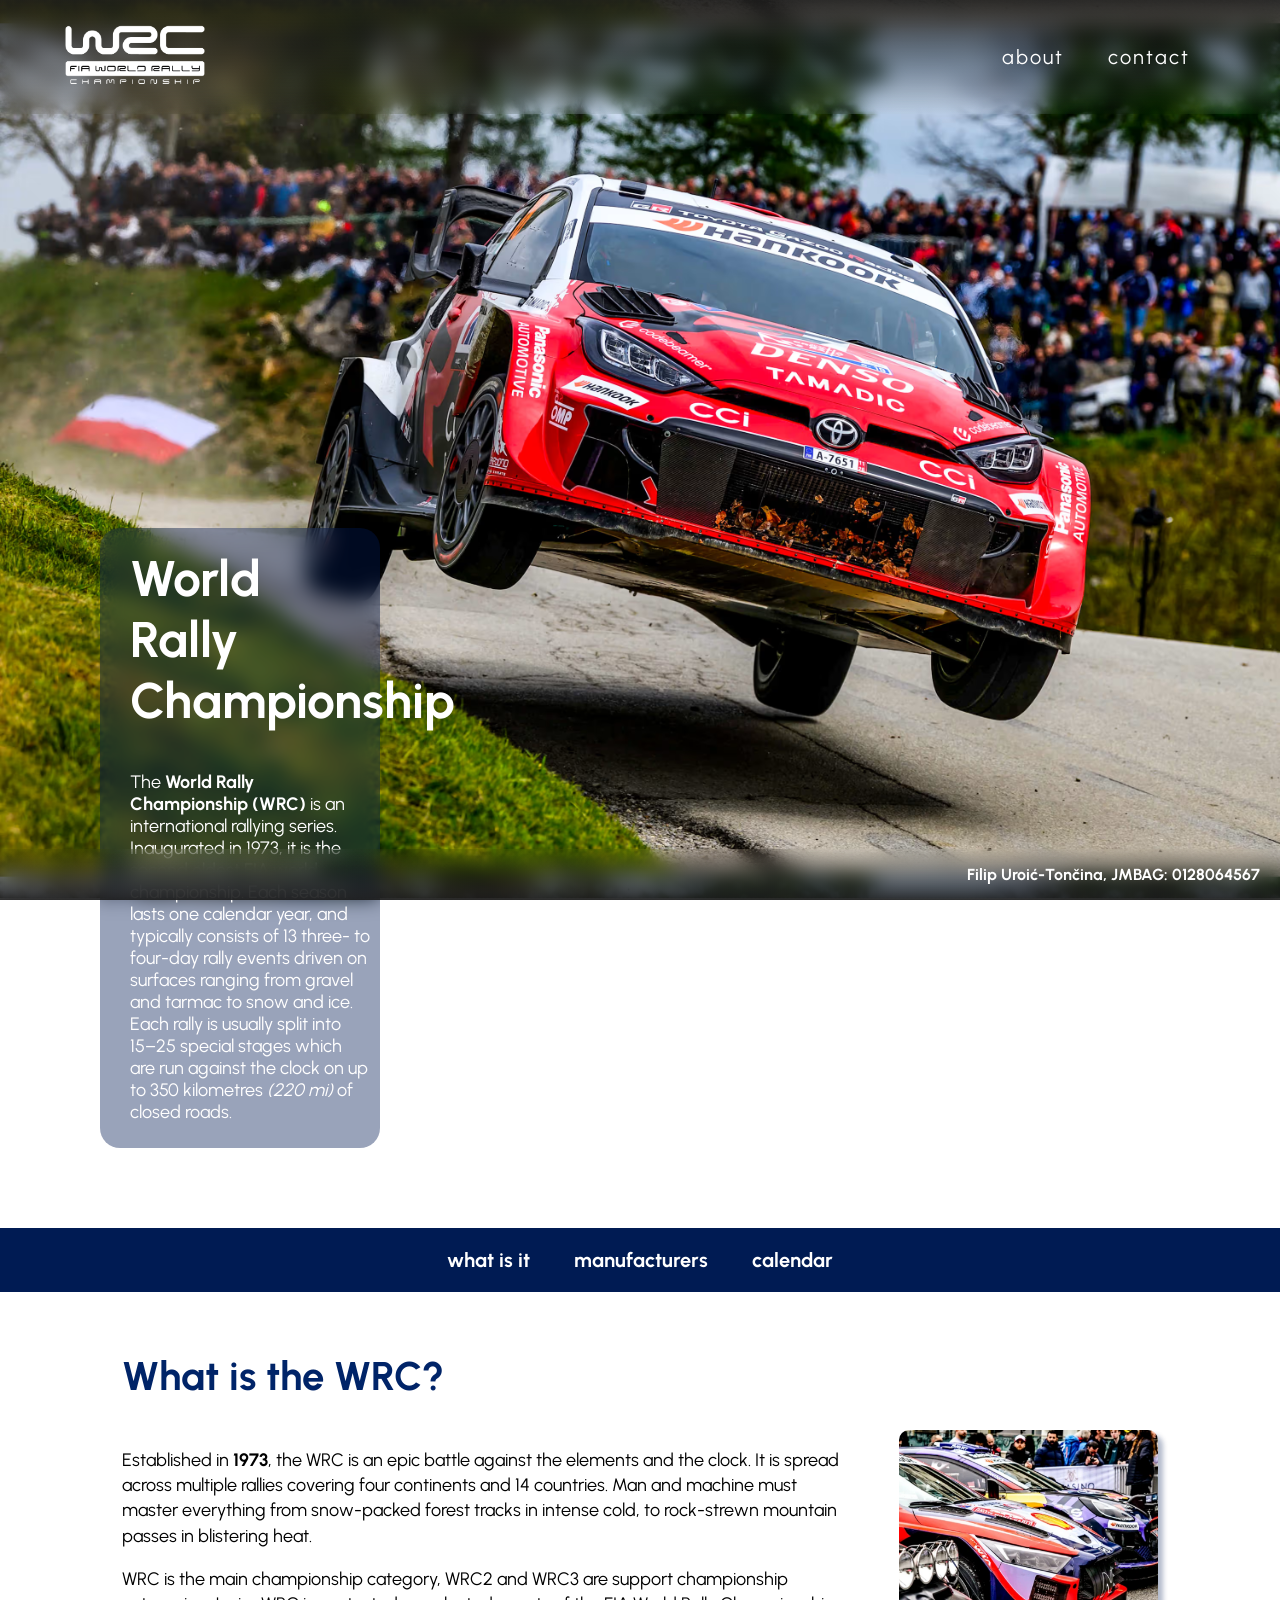
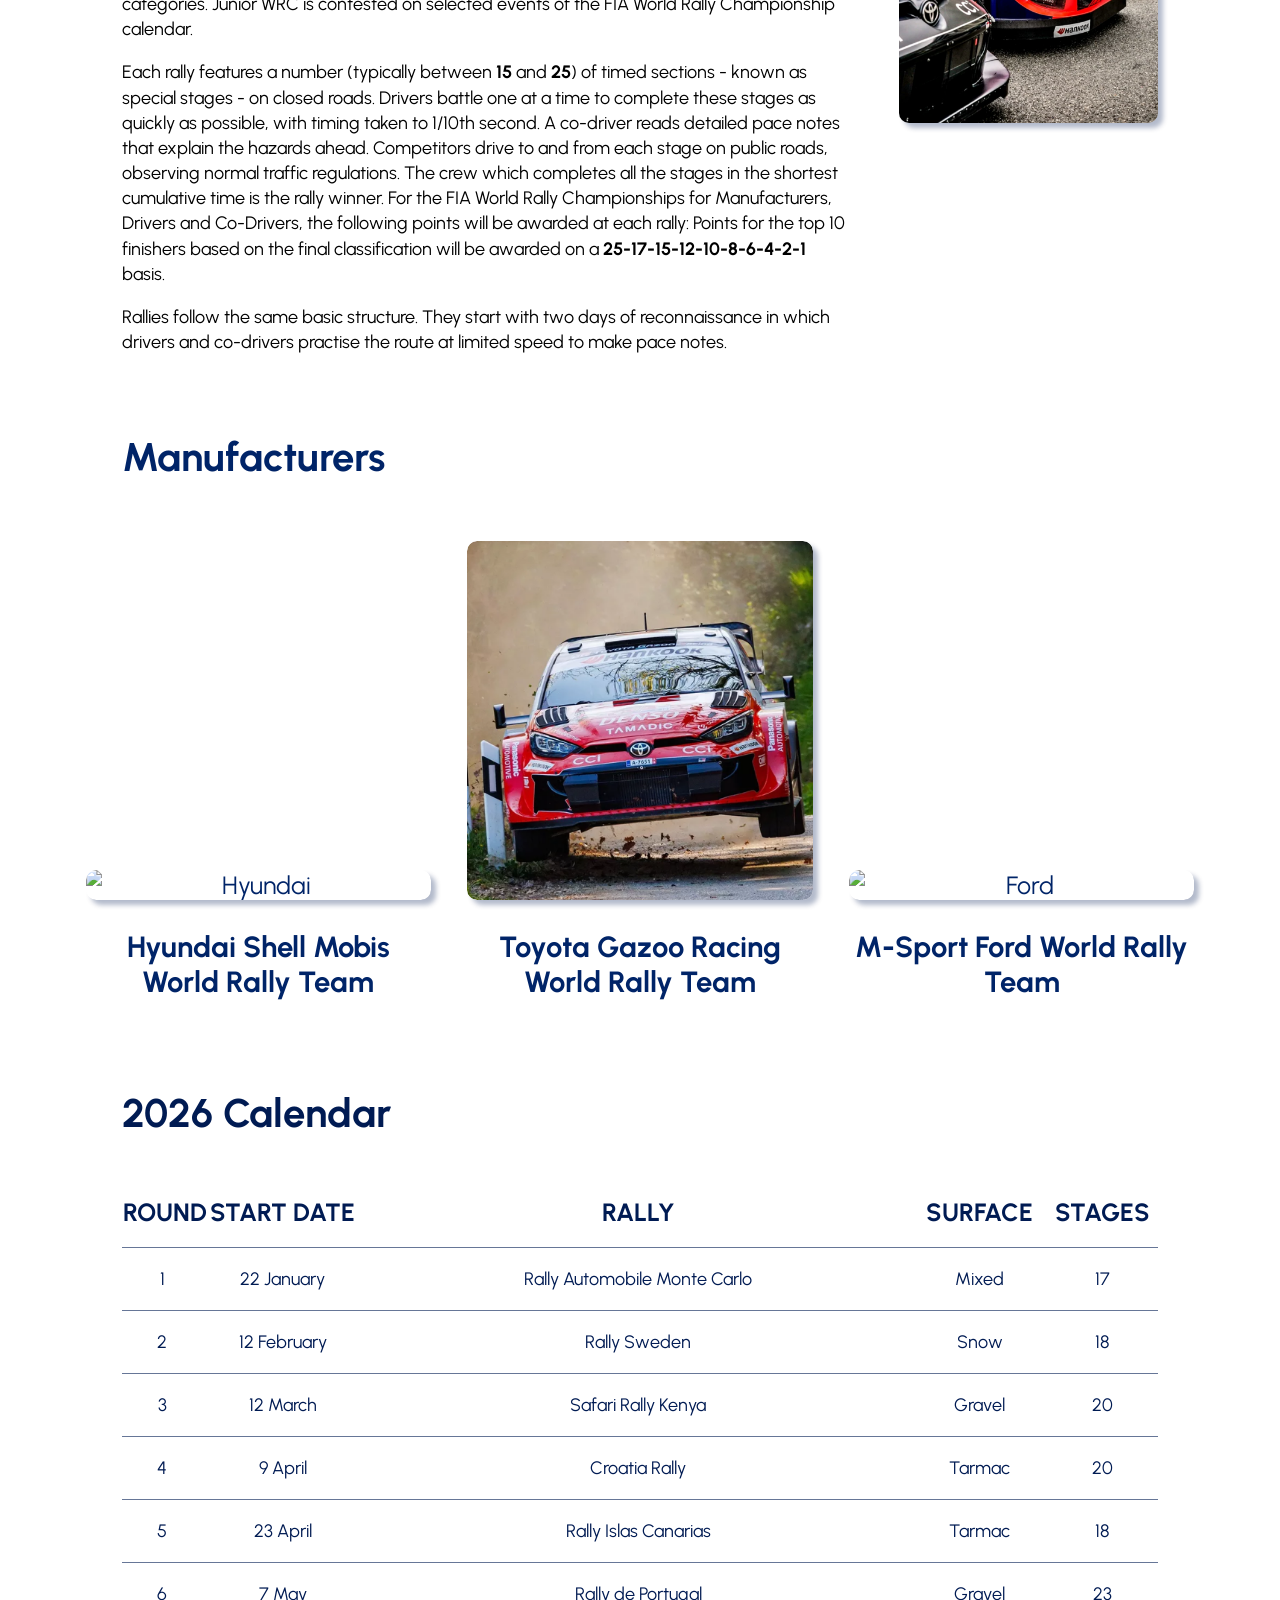
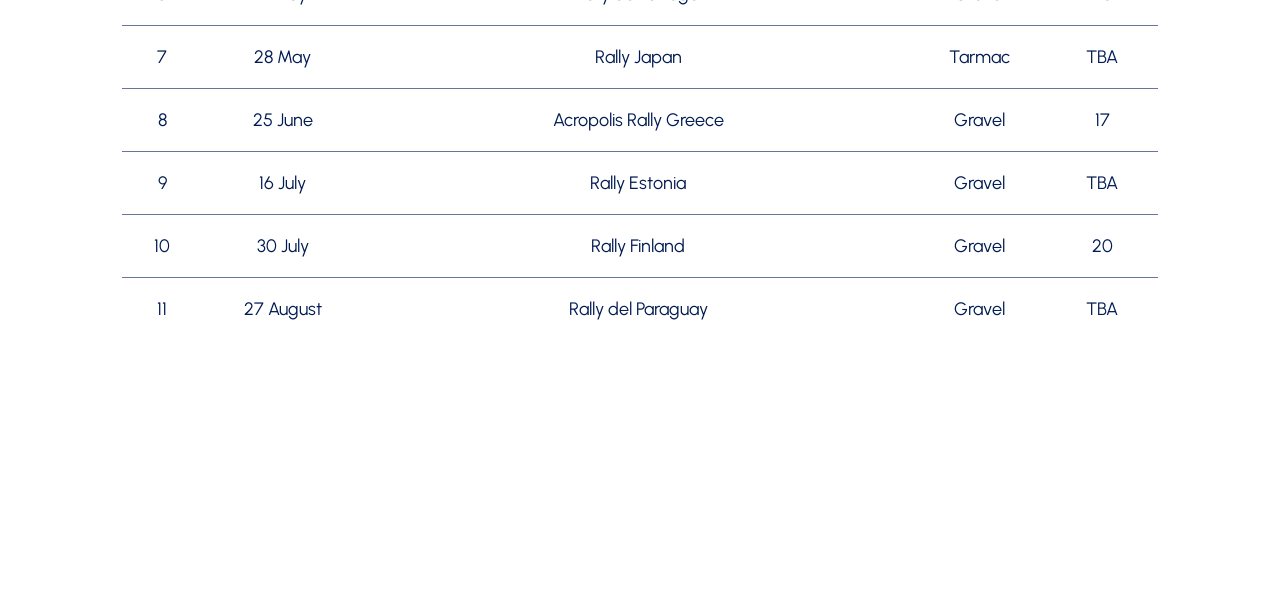
==== index.html @ 0e634e4d "Initial commit" ====
<!DOCTYPE html>
<html lang="en">
    <head>
        <meta charset="utf-8">
        <link rel="stylesheet" href="style.css">
        <link rel="icon" href="images/favicon.svg" type="image/svg">
        <title>WRC</title>
    </head>
    <body>
        <header class="header">
            <a href="#" class="logo-link">
                <img src="images/logo_negative.png" alt="WRC Logo" class="logo-image" style="box-shadow: none;">
            </a>
            <nav class="nav-menu">
                <a class="nav-button" href="about/about.html">About</a>
                <a class="nav-button" href="contact/contact.html">Contact</a>
            </nav>
        </header>
        <div class="hero-section">
            <div class="hero-image"></div>
            <div class="hero-text">
                <h3>World Rally Championship</h3>
                <p>The <b>World Rally Championship (WRC)</b> is an international rallying series.
                    Inaugurated in 1973, it is the second oldest FIA world championship. Each season lasts one calendar year,
                    and typically consists of 13 three- to four-day rally events driven on surfaces ranging from gravel and tarmac to snow and ice.
                    Each rally is usually split into 15–25 special stages which are run against the clock on up to 350 kilometres <i>(220 mi)</i> of closed roads.</p>
            </div>
        </div>
        <div class="anchor-links">
            <a href="#whatiswrc">What is it</a>
            <a href="#manufacturers">Manufacturers</a>
            <a href="#calendar">Calendar</a>
        </div>
        <div class="site-wrapper">
            <article class="short-intro">
                <h2 class="short-intro-title" id="whatiswrc">What is the WRC?</h2>
                <div class="short-intro-text">
                    <p>Established in <b>1973</b>, the WRC is an epic battle against the elements and the clock.
                        It is spread across multiple rallies covering four continents and 14 countries.
                        Man and machine must master everything from snow-packed forest tracks in intense cold, to rock-strewn mountain passes in blistering heat.</p>
                    <p>WRC is the main championship category, WRC2 and WRC3 are support championship categories.
                        Junior WRC is contested on selected events of the FIA World Rally Championship calendar.</p>
                    <p>Each rally features a number (typically between <b>15</b> and <b>25</b>) of timed sections - known as special stages - on closed roads.
                        Drivers battle one at a time to complete these stages as quickly as possible, with timing taken to 1/10th second. A co-driver reads detailed pace notes that explain the hazards ahead.
                        Competitors drive to and from each stage on public roads, observing normal traffic regulations. The crew which completes all the stages in the shortest cumulative time is the rally winner.
                        For the FIA World Rally Championships for Manufacturers, Drivers and Co-Drivers,
                        the following points will be awarded at each rally:
                        Points for the top 10 finishers based on the final classification will be awarded on a <b>25-17-15-12-10-8-6-4-2-1</b> basis.</p>
                    <p>Rallies follow the same basic structure. They start with two days of reconnaissance in which drivers and co-drivers practise the route at limited speed to make pace notes.</p>
                </div>
                <div class="short-intro-img-block">
                    <img class="short-intro-img" src="images/about-img.png" alt="WRC cars line up">
                </div>
                <div class="clear"></div>
            </article>
            <article class="manufacturers">
                <h2 class="manufacturers-heading" id="manufacturers">Manufacturers</h2>
                <div class="manufacturers-wrapper">
                    <div class="manufacturers-image-wrapper">
                        <img class="manufacturer-image" src="images/hyundai.png" title="Hyundai i20 N Rally1" alt="Hyundai">
                    </div>
                    <h3>Hyundai Shell Mobis World Rally Team</h3>
                </div>
                <div class="manufacturers-wrapper" style="padding-left: 30px;">
                    <div class="manufacturers-image-wrapper">
                        <img class="manufacturer-image" src="images/toyota.png" title="Toyota GR Yaris Rally1" alt="Toyota">
                    </div>
                    <h3>Toyota Gazoo Racing World Rally Team</h3>
                </div>
                <div class="manufacturers-wrapper" style="padding-left: 30px;">
                    <div class="manufacturers-image-wrapper">
                        <img class="manufacturer-image" src="images/ford.png" title="Ford Puma Rally1" alt="Ford">
                    </div>
                    <h3>M-Sport Ford World Rally Team</h3>
                </div>
            </article>

            <article class="calendar-article">
                <h2 class="calendar-title" id="calendar">2026 Calendar</h2>
                <table class="season-calendar">
                    <thead>
                        <tr class="first-row" style="border-top: none;">
                            <td style="width: 5%; text-transform: uppercase; font-weight: bold;">Round</td>
                            <td style="width: 10%; text-transform: uppercase; font-weight: bold;">Start date</td>
                            <td style="width: 35%; text-transform: uppercase; font-weight: bold;">Rally</td>
                            <td style="width: 8.2%; text-transform: uppercase; font-weight: bold;">Surface</td>
                            <td style="width: 7%; text-transform: uppercase; font-weight: bold;">Stages</td>
                        </tr>
                    </thead>
                    <tbody>
                        <tr>
                            <td class="first-column" style="text-align: center;">1</td>
                            <td>22 January</td>
                            <td>Rally Automobile Monte Carlo</td>
                            <td>Mixed</td>
                            <td>17</td>
                        </tr>
                        <tr>
                            <td class="first-column" style="text-align: center;">2</td>
                            <td>12 February</td>
                            <td>Rally Sweden</td>
                            <td>Snow</td>
                            <td>18</td>
                        </tr>
                        <tr>
                            <td class="first-column" style="text-align: center;">3</td>
                            <td>12 March</td>
                            <td>Safari Rally Kenya</td>
                            <td>Gravel</td>
                            <td>20</td>
                        </tr>
                        <tr>
                            <td class="first-column" style="text-align: center;">4</td>
                            <td>9 April</td>
                            <td>Croatia Rally</td>
                            <td>Tarmac</td>
                            <td>20</td>
                        </tr>
                        <tr>
                            <td class="first-column" style="text-align: center;">5</td>
                            <td>23 April</td>
                            <td>Rally Islas Canarias</td>
                            <td>Tarmac</td>
                            <td>18</td>
                        </tr>
                        <tr>
                            <td class="first-column" style="text-align: center;">6</td>
                            <td>7 May</td>
                            <td>Rally de Portugal</td>
                            <td>Gravel</td>
                            <td>23</td>
                        </tr>
                        <tr>
                            <td class="first-column" style="text-align: center;">7</td>
                            <td>28 May</td>
                            <td>Rally Japan</td>
                            <td>Tarmac</td>
                            <td>TBA</td>
                        </tr>
                        <tr>
                            <td class="first-column" style="text-align: center;">8</td>
                            <td>25 June</td>
                            <td>Acropolis Rally Greece</td>
                            <td>Gravel</td>
                            <td>17</td>
                        </tr>
                        <tr>
                            <td class="first-column" style="text-align: center;">9</td>
                            <td>16 July</td>
                            <td>Rally Estonia</td>
                            <td>Gravel</td>
                            <td>TBA</td>
                        </tr>
                        <tr>
                            <td class="first-column" style="text-align: center;">10</td>
                            <td>30 July</td>
                            <td>Rally Finland</td>
                            <td>Gravel</td>
                            <td>20</td>
                        </tr>
                        <tr>
                            <td class="first-column" style="text-align: center;">11</td>
                            <td>27 August</td>
                            <td>Rally del Paraguay</td>
                            <td>Gravel</td>
                            <td>TBA</td>
                        </tr>
<!--                        3 Reda su izbačena kako bi tablica zadovoljila kriterij IxP-->
<!--                        <tr>-->
<!--                            <td class="first-column" style="text-align: center;">12</td>-->
<!--                            <td>10 September</td>-->
<!--                            <td>Rally Chile</td>-->
<!--                            <td>Gravel</td>-->
<!--                            <td>TBA</td>-->
<!--                        </tr>-->
<!--                        <tr>-->
<!--                            <td class="first-column" style="text-align: center;">13</td>-->
<!--                            <td>1 October</td>-->
<!--                            <td>Rally Italia Sardegna</td>-->
<!--                            <td>Gravel</td>-->
<!--                            <td>TBA</td>-->
<!--                        </tr>-->
<!--                        <tr>-->
<!--                            <td class="first-column" style="text-align: center;">14</td>-->
<!--                            <td>11 November</td>-->
<!--                            <td>Rally Saudi Arabia</td>-->
<!--                            <td>Gravel</td>-->
<!--                            <td>TBA</td>-->
<!--                        </tr>-->
                    </tbody>
                </table>
            </article>
        </div>
        <footer class="footer">
            <p>Filip Uroić-Tončina, JMBAG: 0128064567</p>
        </footer>
    </body>
</html>
---- style.css ----
@font-face{
    font-family: 'Urbanist';
    src: url('fonts/Urbanist-VariableFont_wght.ttf') format("truetype");
}


html{
    scroll-behavior: smooth;
}


body{
    font-family: Urbanist, Helvetica, sans-serif;
    padding-bottom: 60px;
    background-color: rgb(255, 255, 255);
    margin: 0;
}

.clear{
    clear: both;
}

img{
    border-radius: 10px;
    box-shadow: 5px 5px 5px rgba(0, 27, 83, 0.3);
}

.site-wrapper{
    width: 90%;
    margin: 0 auto;
}

.header{
    position: fixed;
    top: 0;
    left: 0;
    width: 100%;
    background: linear-gradient(to bottom, rgba(27, 27, 27, 0.9), rgba(27, 27, 27, 0));
    backdrop-filter: blur(10px);
    z-index: 1000;
}

.logo-image{
    width: 150px;
    margin: 20px 10px 20px 60px;
}


.nav-menu {
    display: inline-block;
    float: right;
    margin-top: 35px;
    margin-right: 60px;
    border-radius: 30px;
    padding: 10px;
}

.nav-menu a{
    color: white;
    font-weight: normal;
    font-family: Urbanist, Helvetica, sans-serif;
    text-decoration: none;
    letter-spacing: 2px;
    text-transform: lowercase;
    font-size: 20px;
    padding: 10px;
    margin: 0 10px;
    transition: 0.5s;
}

.nav-menu a:hover{
    color: orange;
    transition: 0.5s;
}

.nav-menu .nav-button{
    padding-right: 10px;
    padding-left: 10px;
}

.hero-image{
    margin-top: -200px;
    margin-bottom: 0;
    padding: 0;
    height: 122vh;
    background-image: url('images/hero-image3.webp');
    background-position: center center;
    background-size: 100%;
    background-attachment: fixed;
}

.hero-text{
    margin-left: 100px;
    padding-left: 30px;
    padding-right: 10px;
    word-break: keep-all;
    background-color: rgba(0, 27, 83, 0.4);
    backdrop-filter: blur(10px);
    margin-right: 900px;
    border-radius: 20px;
}

.hero-section h3{
    padding-top: 20px;
    font-size: 50px;
    color: white;
    margin-top: -370px;
    margin-bottom: 40px;
}

.hero-section p{
    color: white;
    padding-bottom: 25px;
    font-size: 18px;
}

.hero-article{
    margin: 50px auto;
    z-index: -5;
}

.anchor-links{
    position: relative;
    margin-top: 80px;
    z-index: 100;
    width: 100%;
    text-align: center;
    padding-top: 20px;
    padding-bottom: 20px;
    background-color: #001b53;
}

.anchor-links a{
    text-decoration: none;
    font-family: Urbanist, Helvetica, sans-serif;
    font-weight: bold;
    font-size: 20px;
    padding: 0 20px;
    color: white;
    text-transform: lowercase;
    transition: 0.5s;
}

.anchor-links a:hover{
    color: orange;
    transition: 0.5s;
}

.short-intro{
    width: 90%;
    margin: 60px auto 0;
}

.short-intro-text{
    width: 70%;
    float: left;
    line-height: 1.4;
}

.short-intro h2{
    color: #002468;
    text-align: left;
    width: 60%;
    font-family: Urbanist, Helvetica, sans-serif;
    font-size: 40px;
    font-weight: bold;
    margin-bottom: 30px;
    margin-left: 0;
}

.short-intro-text p{
    font-size: 18px;
}

.short-intro-img{
    width: 25%;
    float: left;
    margin-left: 5%;
}

.manufacturers{
    width: 100%;
    margin: 60px auto 0;
    text-align: center;
    font-size: 25px;
    color: #002468;
}

.manufacturers-heading{
    color: #002468;
    width: 90%;
    margin: 0 auto;
    text-align: left;
    font-family: Urbanist, Helvetica, sans-serif;
    font-size: 40px;
    font-weight: bold;
    margin-bottom: 60px;
}

.manufacturers-wrapper{
    width: 30%;
    display: inline-block;
    transition: transform 0.3s ease;

}

.manufacturer-image{
    display: block;
    width: 100%;
    object-fit: cover;
}

.manufacturers-image-wrapper{
    overflow: hidden;
    border-radius: 10px;
    transition: transform 0.3s ease;
    box-shadow: 5px 5px 5px rgba(0, 27, 83, 0.3);
}

.manufacturers-wrapper:hover{
    transform: scale(1.05);
}

.calendar-article{
    margin-top: 60px;
}

.calendar-article table{
    margin-top: 40px;
}

.calendar-title{
    color: #001b53;
    width: 90%;
    text-align: left;
    margin: auto;
    font-size: 40px;
}

.season-calendar{
    color: #001b53;
    width: 90%;
    font-size: 18px;
    margin: auto;
    table-layout: fixed;
    border-collapse: collapse;
}

.season-calendar td{
    padding-top: 20px;
    padding-bottom: 20px;
    text-align: center;
    width: 20%;
}

.season-calendar tbody tr{
    border-top: 1px solid rgba(0, 27, 83, 0.6);
    transition: font-size 0.3s ease;
}

.season-calendar tbody tr:hover{
    color: orange;
    font-size: 25px;
}

thead .first-row{
    font-size: 25px;
    color: #001b53;
}

#calendar{
    scroll-margin-top: 120px;
}

#manufacturers{
    scroll-margin-top: 120px;
}

#whatiswrc{
    scroll-margin-top: 120px;
}

.footer{
    position: fixed;
    z-index: 10000;
    bottom: 0;
    left: 0;
    padding: 0;
    width: 100%;
    text-align: right;
    font-family: Urbanist, Helvetica, sans-serif;
    font-weight: bold;
    background: linear-gradient(to top, rgba(27, 27, 27, 0.9), rgba(27, 27, 27, 0));
    /*background: rgba(0, 27, 83, 0.72);*/
    backdrop-filter: blur(10px);
}

.footer p{
    padding-right: 20px;
    color: white;
}
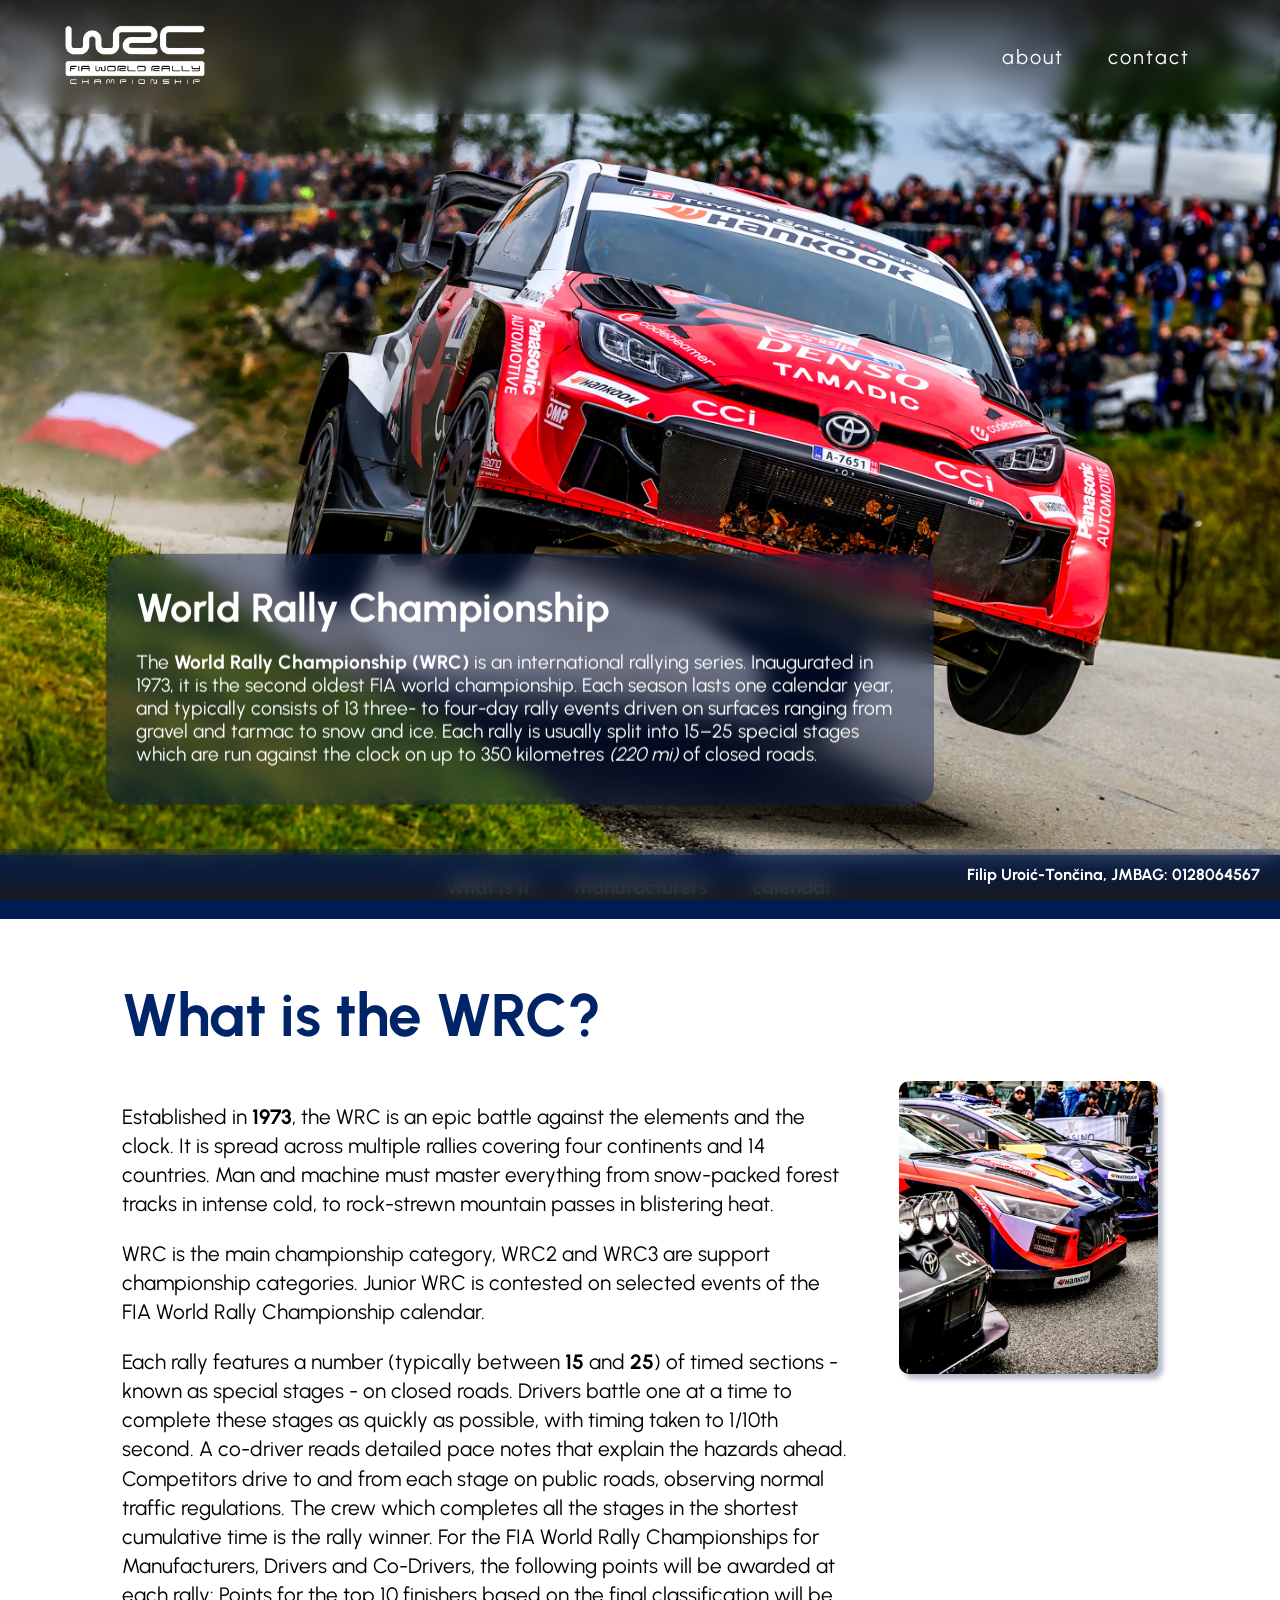
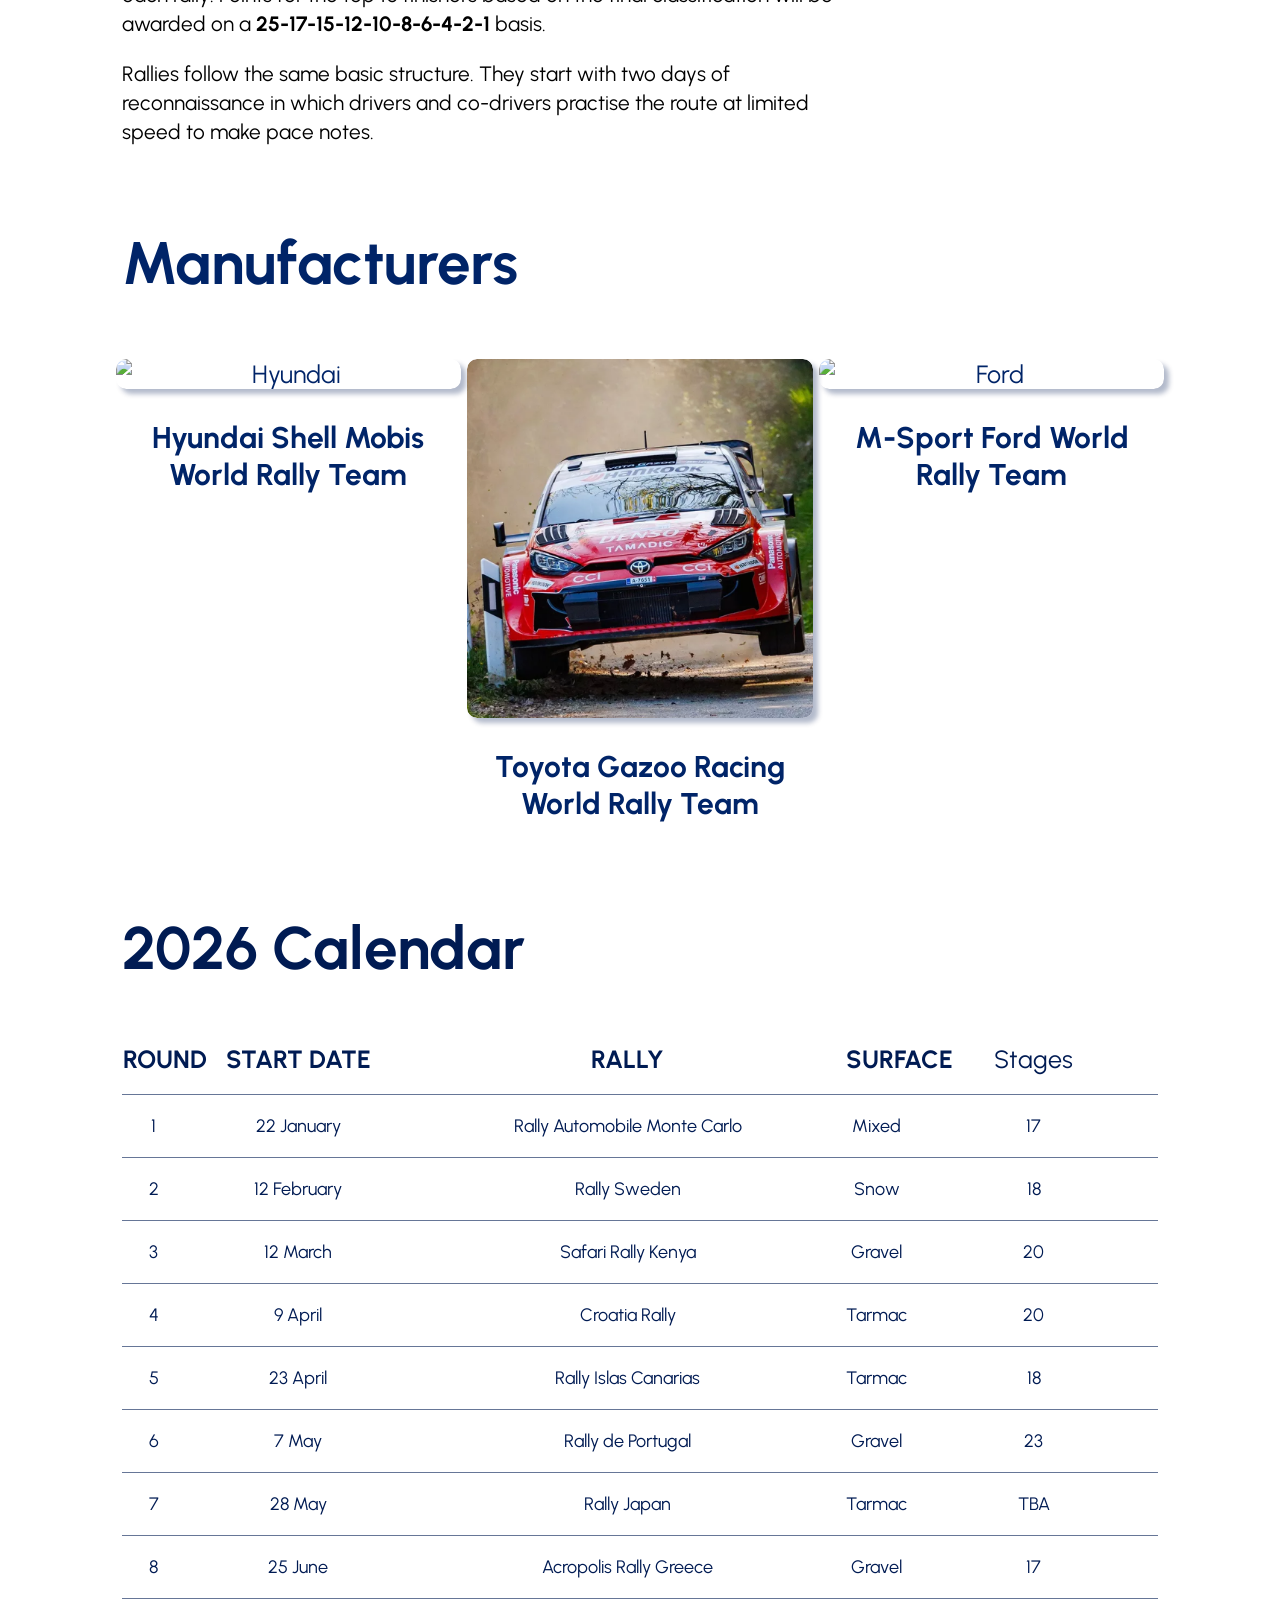
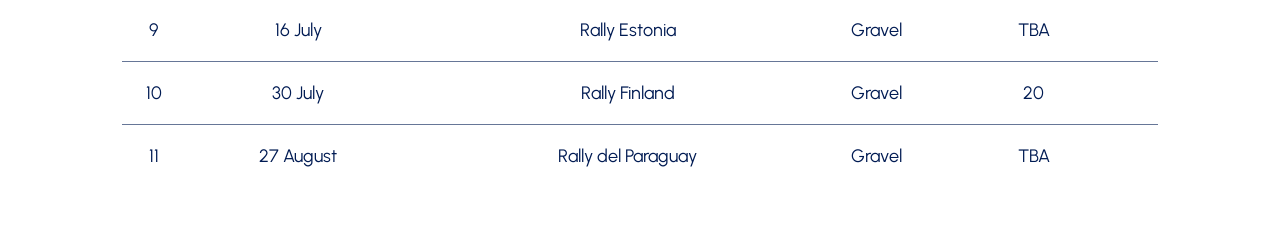
==== commit 4ed2f1d3: "Responsive frontpage" ====
--- a/index.html
+++ b/index.html
@@ -61,13 +61,13 @@
                     </div>
                     <h3>Hyundai Shell Mobis World Rally Team</h3>
                 </div>
-                <div class="manufacturers-wrapper" style="padding-left: 30px;">
+                <div class="manufacturers-wrapper">
                     <div class="manufacturers-image-wrapper">
                         <img class="manufacturer-image" src="images/toyota.png" title="Toyota GR Yaris Rally1" alt="Toyota">
                     </div>
                     <h3>Toyota Gazoo Racing World Rally Team</h3>
                 </div>
-                <div class="manufacturers-wrapper" style="padding-left: 30px;">
+                <div class="manufacturers-wrapper">
                     <div class="manufacturers-image-wrapper">
                         <img class="manufacturer-image" src="images/ford.png" title="Ford Puma Rally1" alt="Ford">
                     </div>
@@ -75,16 +75,16 @@
                 </div>
             </article>
 
-            <article class="calendar-article">
-                <h2 class="calendar-title" id="calendar">2026 Calendar</h2>
+            <article class="season-calendar-article">
+                <h2 class="season-calendar-title" id="calendar">2026 Calendar</h2>
                 <table class="season-calendar">
                     <thead>
                         <tr class="first-row" style="border-top: none;">
-                            <td style="width: 5%; text-transform: uppercase; font-weight: bold;">Round</td>
-                            <td style="width: 10%; text-transform: uppercase; font-weight: bold;">Start date</td>
-                            <td style="width: 35%; text-transform: uppercase; font-weight: bold;">Rally</td>
-                            <td style="width: 8.2%; text-transform: uppercase; font-weight: bold;">Surface</td>
-                            <td style="width: 7%; text-transform: uppercase; font-weight: bold;">Stages</td>
+                            <td id="round-column">Round</td>
+                            <td id="start-column">Start date</td>
+                            <td id="rally-column">Rally</td>
+                            <td id="surface-column" class="hide-mobile">Surface</td>
+                            <td id="stage-column" class="hide-mobile">Stages</td>
                         </tr>
                     </thead>
                     <tbody>
@@ -92,78 +92,78 @@
                             <td class="first-column" style="text-align: center;">1</td>
                             <td>22 January</td>
                             <td>Rally Automobile Monte Carlo</td>
-                            <td>Mixed</td>
-                            <td>17</td>
+                            <td class="hide-mobile">Mixed</td>
+                            <td class="hide-mobile">17</td>
                         </tr>
                         <tr>
                             <td class="first-column" style="text-align: center;">2</td>
                             <td>12 February</td>
                             <td>Rally Sweden</td>
-                            <td>Snow</td>
-                            <td>18</td>
+                            <td class="hide-mobile">Snow</td>
+                            <td class="hide-mobile">18</td>
                         </tr>
                         <tr>
                             <td class="first-column" style="text-align: center;">3</td>
                             <td>12 March</td>
                             <td>Safari Rally Kenya</td>
-                            <td>Gravel</td>
-                            <td>20</td>
+                            <td class="hide-mobile">Gravel</td>
+                            <td class="hide-mobile">20</td>
                         </tr>
                         <tr>
                             <td class="first-column" style="text-align: center;">4</td>
                             <td>9 April</td>
                             <td>Croatia Rally</td>
-                            <td>Tarmac</td>
-                            <td>20</td>
+                            <td class="hide-mobile">Tarmac</td>
+                            <td class="hide-mobile">20</td>
                         </tr>
                         <tr>
                             <td class="first-column" style="text-align: center;">5</td>
                             <td>23 April</td>
                             <td>Rally Islas Canarias</td>
-                            <td>Tarmac</td>
-                            <td>18</td>
+                            <td class="hide-mobile">Tarmac</td>
+                            <td class="hide-mobile">18</td>
                         </tr>
                         <tr>
                             <td class="first-column" style="text-align: center;">6</td>
                             <td>7 May</td>
                             <td>Rally de Portugal</td>
-                            <td>Gravel</td>
-                            <td>23</td>
+                            <td class="hide-mobile">Gravel</td>
+                            <td class="hide-mobile">23</td>
                         </tr>
                         <tr>
                             <td class="first-column" style="text-align: center;">7</td>
                             <td>28 May</td>
                             <td>Rally Japan</td>
-                            <td>Tarmac</td>
-                            <td>TBA</td>
+                            <td class="hide-mobile">Tarmac</td>
+                            <td class="hide-mobile">TBA</td>
                         </tr>
                         <tr>
                             <td class="first-column" style="text-align: center;">8</td>
                             <td>25 June</td>
                             <td>Acropolis Rally Greece</td>
-                            <td>Gravel</td>
-                            <td>17</td>
+                            <td class="hide-mobile">Gravel</td>
+                            <td class="hide-mobile">17</td>
                         </tr>
                         <tr>
                             <td class="first-column" style="text-align: center;">9</td>
                             <td>16 July</td>
                             <td>Rally Estonia</td>
-                            <td>Gravel</td>
-                            <td>TBA</td>
+                            <td class="hide-mobile">Gravel</td>
+                            <td class="hide-mobile">TBA</td>
                         </tr>
                         <tr>
                             <td class="first-column" style="text-align: center;">10</td>
                             <td>30 July</td>
                             <td>Rally Finland</td>
-                            <td>Gravel</td>
-                            <td>20</td>
+                            <td class="hide-mobile">Gravel</td>
+                            <td class="hide-mobile">20</td>
                         </tr>
                         <tr>
                             <td class="first-column" style="text-align: center;">11</td>
                             <td>27 August</td>
                             <td>Rally del Paraguay</td>
-                            <td>Gravel</td>
-                            <td>TBA</td>
+                            <td class="hide-mobile">Gravel</td>
+                            <td class="hide-mobile">TBA</td>
                         </tr>
 <!--                        3 Reda su izbačena kako bi tablica zadovoljila kriterij IxP-->
 <!--                        <tr>-->
--- a/style.css
+++ b/style.css
@@ -2,7 +2,6 @@
     font-family: 'Urbanist';
     src: url('fonts/Urbanist-VariableFont_wght.ttf') format("truetype");
 }
-
 
 html{
     scroll-behavior: smooth;
@@ -35,6 +34,7 @@
     top: 0;
     left: 0;
     width: 100%;
+    max-height: 15vh;
     background: linear-gradient(to bottom, rgba(27, 27, 27, 0.9), rgba(27, 27, 27, 0));
     backdrop-filter: blur(10px);
     z-index: 1000;
@@ -78,50 +78,52 @@
     padding-left: 10px;
 }
 
+.hero-section{
+    position: relative;
+}
+
 .hero-image{
-    margin-top: -200px;
     margin-bottom: 0;
     padding: 0;
-    height: 122vh;
+    min-height: 95vh;
     background-image: url('images/hero-image3.webp');
     background-position: center center;
-    background-size: 100%;
+    background-size: cover;
     background-attachment: fixed;
+    background-repeat: no-repeat;
 }
 
 .hero-text{
-    margin-left: 100px;
-    padding-left: 30px;
-    padding-right: 10px;
+    position: absolute;
+    top: 50%;
+    left: 50%;
+    transform: translate(-64.5%, 50%);
+    width: 60%;
+    min-height: 20vh;
+    padding: 20px 30px;
     word-break: keep-all;
     background-color: rgba(0, 27, 83, 0.4);
     backdrop-filter: blur(10px);
-    margin-right: 900px;
     border-radius: 20px;
 }
 
-.hero-section h3{
-    padding-top: 20px;
-    font-size: 50px;
+.hero-section .hero-text h3{
+    font-size: 2.5em;
+    padding: 0;
+    margin: 10px 0;
     color: white;
-    margin-top: -370px;
-    margin-bottom: 40px;
-}
-
-.hero-section p{
+}
+
+.hero-section .hero-text p{
     color: white;
-    padding-bottom: 25px;
-    font-size: 18px;
-}
-
-.hero-article{
-    margin: 50px auto;
-    z-index: -5;
+    font-size: 1.2em;
+    width: 100%;
+    min-height: 10vh;
+    max-height: 14vh;
+    overflow: hidden;
 }
 
 .anchor-links{
-    position: relative;
-    margin-top: 80px;
     z-index: 100;
     width: 100%;
     text-align: center;
@@ -162,14 +164,14 @@
     text-align: left;
     width: 60%;
     font-family: Urbanist, Helvetica, sans-serif;
-    font-size: 40px;
+    font-size: 60px;
     font-weight: bold;
     margin-bottom: 30px;
     margin-left: 0;
 }
 
 .short-intro-text p{
-    font-size: 18px;
+    font-size: 1.3em;
 }
 
 .short-intro-img{
@@ -189,19 +191,22 @@
 .manufacturers-heading{
     color: #002468;
     width: 90%;
-    margin: 0 auto;
+    margin: 0 auto 60px;
     text-align: left;
     font-family: Urbanist, Helvetica, sans-serif;
-    font-size: 40px;
-    font-weight: bold;
-    margin-bottom: 60px;
+    font-size: 60px;
+    font-weight: bold;
 }
 
 .manufacturers-wrapper{
     width: 30%;
     display: inline-block;
     transition: transform 0.3s ease;
-
+    vertical-align: top;
+}
+
+.manufacturers-wrapper h3{
+    font-size: 30px;
 }
 
 .manufacturer-image{
@@ -221,20 +226,20 @@
     transform: scale(1.05);
 }
 
-.calendar-article{
+.season-calendar-article{
     margin-top: 60px;
 }
 
-.calendar-article table{
+.season-calendar-article table{
     margin-top: 40px;
 }
 
-.calendar-title{
+.season-calendar-title{
     color: #001b53;
     width: 90%;
     text-align: left;
     margin: auto;
-    font-size: 40px;
+    font-size: 60px;
 }
 
 .season-calendar{
@@ -280,6 +285,30 @@
     scroll-margin-top: 120px;
 }
 
+#round-column{
+    width: 5%; text-transform: uppercase; font-weight: bold;
+}
+
+#start-column{
+    width: 18% !important;
+    text-transform: uppercase;
+    font-weight: bold;
+}
+
+#rally-column{
+    width: 35%; text-transform: uppercase; font-weight: bold;
+}
+
+#surface-column{
+    width: 5%; text-transform: uppercase; font-weight: bold;
+}
+
+#start-column{
+    width: 5%;
+    text-transform: uppercase;
+    font-weight: bold;
+}
+
 .footer{
     position: fixed;
     z-index: 10000;
@@ -291,11 +320,122 @@
     font-family: Urbanist, Helvetica, sans-serif;
     font-weight: bold;
     background: linear-gradient(to top, rgba(27, 27, 27, 0.9), rgba(27, 27, 27, 0));
-    /*background: rgba(0, 27, 83, 0.72);*/
     backdrop-filter: blur(10px);
 }
 
 .footer p{
     padding-right: 20px;
     color: white;
-}+}
+
+@media (max-width: 960px){
+    .logo-image{
+        margin-left: 30px;
+    }
+
+    .nav-menu{
+        margin-right: 20px;
+    }
+    .nav-menu a{
+        margin-right: 0;
+        margin-left: 0;
+    }
+
+    .hero-image{
+        background-attachment: scroll;
+        min-height: 70vh;
+        padding: 0;
+        margin: 0;
+        background-size: cover;
+        background-position: 70% center;
+    }
+
+    .hero-text{
+        font-size: 1.6em;
+        top: 50%;
+        left: 50%;
+        transform: translate(-50%, 50%);
+        min-height: auto;
+        margin: 0;
+        text-align: center;
+    }
+
+    .hero-section .hero-text h3{
+        font-size: 2em;
+        text-align: center;
+    }
+
+    .hero-text p{
+        display: none;
+    }
+
+    .short-intro h2{
+        width: 100%;
+        text-align: center;
+        font-size: 50px;
+    }
+
+    .short-intro-text{
+        width: 100%;
+        margin-bottom: 50px;
+        text-align: justify;
+    }
+
+    .short-intro-img{
+        width: 100%;
+        float: left;
+        margin-left: 0;
+        margin-bottom: 50px;
+    }
+
+    .manufacturers-heading{
+        width: 100%;
+        text-align: center;
+        margin-left: 0;
+        margin-right: 0;
+        font-size: 50px;
+    }
+
+    .manufacturers-wrapper{
+        width: 100%;
+        display: block;
+        margin: 0 auto;
+    }
+
+    .manufacturers-wrapper h3{
+        width: 100%;
+        font-size: 1.3em;
+        margin-top: 10px;
+        margin-bottom: 60px;
+    }
+
+    .manufacturers-wrapper:hover{
+        transform: none;
+    }
+
+    .season-calendar-title{
+        font-size: 50px;
+        text-align: center;
+    }
+
+    #round-column{
+        width: 15%;
+    }
+
+    #start-column{
+        width: 10%;
+    }
+
+    #rally-column{
+        width: 30%;
+    }
+
+    .season-calendar tbody tr:hover{
+        color: inherit;
+        font-size: inherit;
+    }
+
+    .hide-mobile{
+        display: none;
+    }
+}
